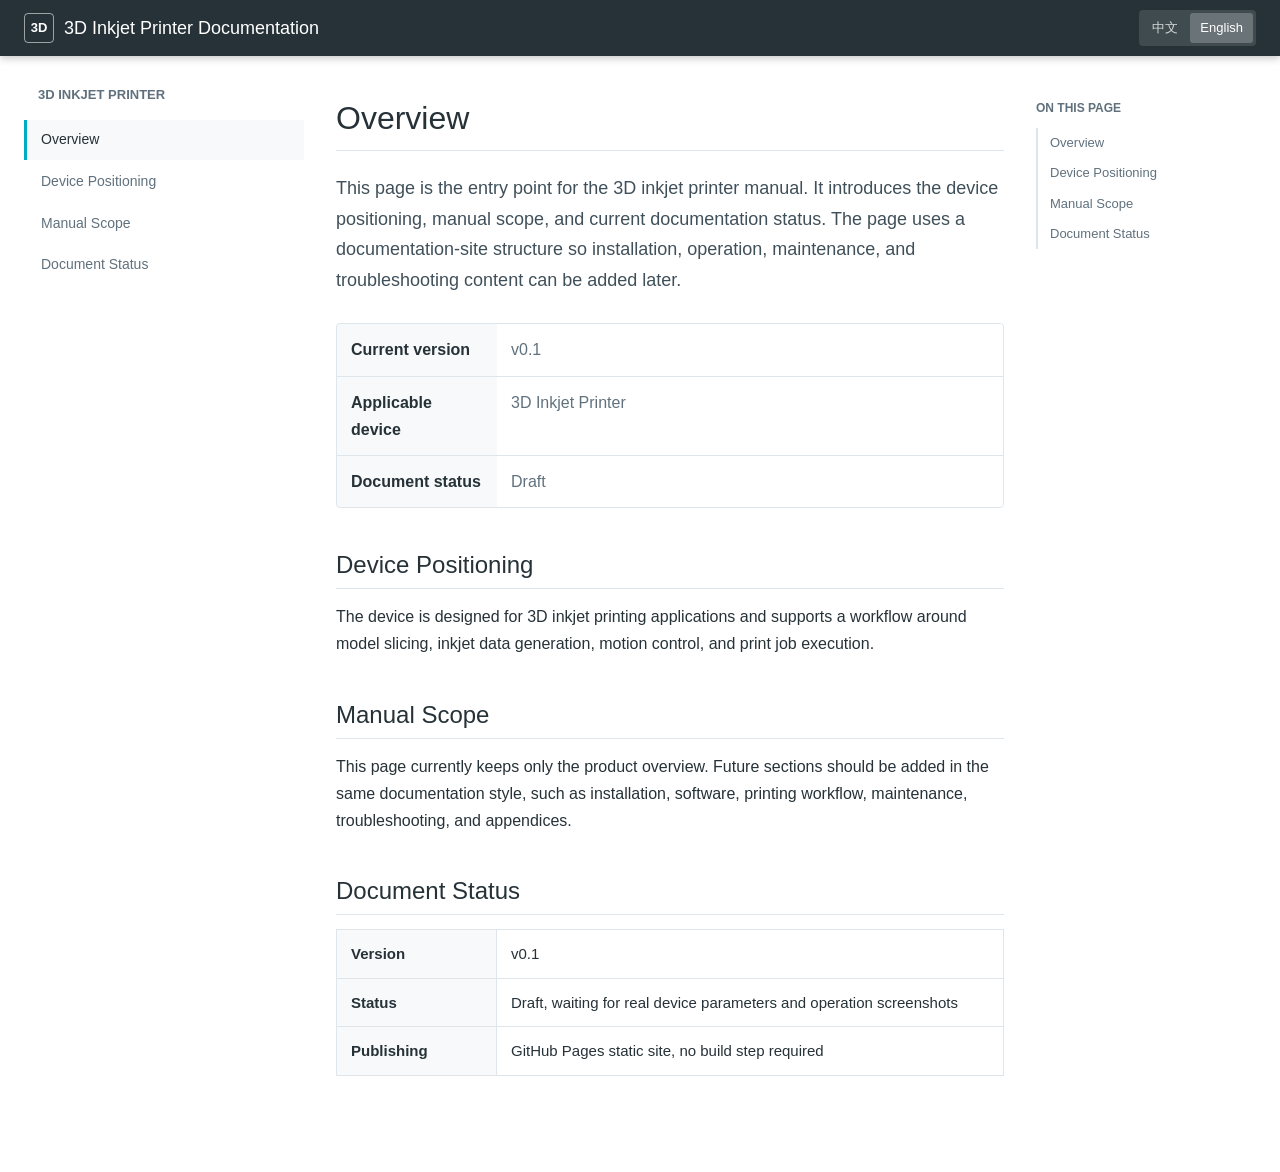
==== en/index.html @ 96c00309 "2" ====
<!doctype html>
<html lang="en">
  <head>
    <meta charset="utf-8">
    <meta name="viewport" content="width=device-width, initial-scale=1">
    <title>3D Inkjet Printer Documentation</title>
    <link rel="stylesheet" href="../styles.css">
  </head>
  <body>
    <header class="site-header">
      <button class="nav-toggle" type="button" aria-label="Open navigation" aria-expanded="false">
        <span></span>
        <span></span>
        <span></span>
      </button>
      <a class="site-title" href="#overview">
        <span class="site-mark">3D</span>
        <span>3D Inkjet Printer Documentation</span>
      </a>
      <nav class="language-switch" aria-label="Language">
        <a href="../">中文</a>
        <a class="active" href="./">English</a>
      </nav>
    </header>

    <div class="doc-shell">
      <aside class="doc-sidebar" aria-label="Documentation navigation">
        <div class="sidebar-title">3D Inkjet Printer</div>
        <nav class="doc-nav">
          <a class="active" href="#overview">Overview</a>
          <a href="#positioning">Device Positioning</a>
          <a href="#manual-scope">Manual Scope</a>
          <a href="#document-status">Document Status</a>
        </nav>
      </aside>

      <main class="doc-content">
        <article class="doc-article">
          <h1 id="overview">Overview</h1>
          <p class="lead">
            This page is the entry point for the 3D inkjet printer manual. It introduces the device positioning, manual scope, and current documentation status. The page uses a documentation-site structure so installation, operation, maintenance, and troubleshooting content can be added later.
          </p>

          <dl class="info-list">
            <div>
              <dt>Current version</dt>
              <dd>v0.1</dd>
            </div>
            <div>
              <dt>Applicable device</dt>
              <dd>3D Inkjet Printer</dd>
            </div>
            <div>
              <dt>Document status</dt>
              <dd>Draft</dd>
            </div>
          </dl>

          <h2 id="positioning">Device Positioning</h2>
          <p>
            The device is designed for 3D inkjet printing applications and supports a workflow around model slicing, inkjet data generation, motion control, and print job execution.
          </p>

          <h2 id="manual-scope">Manual Scope</h2>
          <p>
            This page currently keeps only the product overview. Future sections should be added in the same documentation style, such as installation, software, printing workflow, maintenance, troubleshooting, and appendices.
          </p>

          <h2 id="document-status">Document Status</h2>
          <table>
            <tbody>
              <tr>
                <th>Version</th>
                <td>v0.1</td>
              </tr>
              <tr>
                <th>Status</th>
                <td>Draft, waiting for real device parameters and operation screenshots</td>
              </tr>
              <tr>
                <th>Publishing</th>
                <td>GitHub Pages static site, no build step required</td>
              </tr>
            </tbody>
          </table>
        </article>
      </main>

      <aside class="page-toc" aria-label="Page table of contents">
        <div class="page-toc-title">On this page</div>
        <a href="#overview">Overview</a>
        <a href="#positioning">Device Positioning</a>
        <a href="#manual-scope">Manual Scope</a>
        <a href="#document-status">Document Status</a>
      </aside>
    </div>

    <script src="../script.js"></script>
  </body>
</html>
---- styles.css ----
:root {
  --header: #263238;
  --accent: #00acc1;
  --background: #ffffff;
  --surface: #f7f9fa;
  --text: #263238;
  --muted: #60717d;
  --border: #dfe6eb;
  --link: #0288a7;
}

* {
  box-sizing: border-box;
}

html {
  scroll-behavior: smooth;
}

body {
  margin: 0;
  background: var(--background);
  color: var(--text);
  font-family: -apple-system, BlinkMacSystemFont, "Segoe UI", "Microsoft YaHei", Arial, sans-serif;
  font-size: 16px;
  line-height: 1.7;
}

a {
  color: var(--link);
  text-decoration: none;
}

a:hover {
  color: var(--accent);
}

.site-header {
  position: sticky;
  top: 0;
  z-index: 30;
  display: flex;
  align-items: center;
  height: 56px;
  padding: 0 24px;
  background: var(--header);
  color: #fff;
  box-shadow: 0 2px 8px rgba(0, 0, 0, 0.24);
}

.site-title {
  display: inline-flex;
  align-items: center;
  gap: 10px;
  min-width: 0;
  color: #fff;
  font-size: 18px;
  font-weight: 500;
}

.site-title:hover {
  color: #fff;
}

.site-mark {
  display: inline-grid;
  width: 30px;
  height: 30px;
  place-items: center;
  border: 1px solid rgba(255, 255, 255, 0.55);
  border-radius: 4px;
  font-size: 13px;
  font-weight: 700;
}

.language-switch {
  display: flex;
  gap: 2px;
  margin-left: auto;
  padding: 3px;
  border-radius: 4px;
  background: rgba(255, 255, 255, 0.12);
}

.language-switch a {
  display: inline-flex;
  align-items: center;
  min-height: 30px;
  padding: 0 10px;
  border-radius: 3px;
  color: rgba(255, 255, 255, 0.78);
  font-size: 13px;
}

.language-switch a.active {
  background: rgba(255, 255, 255, 0.22);
  color: #fff;
}

.nav-toggle {
  display: none;
  width: 38px;
  height: 38px;
  margin-right: 8px;
  border: 0;
  border-radius: 4px;
  background: transparent;
  cursor: pointer;
}

.nav-toggle span {
  display: block;
  width: 20px;
  height: 2px;
  margin: 4px auto;
  background: #fff;
}

.doc-shell {
  display: grid;
  grid-template-columns: 280px minmax(0, 820px) 220px;
  gap: 32px;
  max-width: 1440px;
  margin: 0 auto;
  padding: 0 24px;
}

.doc-sidebar {
  position: sticky;
  top: 56px;
  height: calc(100vh - 56px);
  padding: 28px 0 32px;
  overflow: auto;
  background: var(--background);
}

.sidebar-title {
  margin-bottom: 14px;
  padding: 0 14px;
  color: var(--muted);
  font-size: 13px;
  font-weight: 700;
  text-transform: uppercase;
}

.doc-nav {
  display: grid;
  gap: 2px;
}

.doc-nav a {
  display: block;
  padding: 8px 14px;
  border-left: 3px solid transparent;
  color: var(--muted);
  font-size: 14px;
}

.doc-nav a:hover,
.doc-nav a.active {
  border-left-color: var(--accent);
  background: var(--surface);
  color: var(--text);
}

.doc-content {
  min-width: 0;
  padding: 42px 0 96px;
}

.doc-article {
  max-width: 820px;
}

.doc-article h1,
.doc-article h2 {
  scroll-margin-top: 80px;
  color: var(--text);
  font-weight: 400;
  line-height: 1.25;
}

.doc-article h1 {
  margin: 0 0 22px;
  padding-bottom: 12px;
  border-bottom: 1px solid var(--border);
  font-size: 32px;
}

.doc-article h2 {
  margin: 42px 0 14px;
  padding-bottom: 8px;
  border-bottom: 1px solid var(--border);
  font-size: 24px;
}

.doc-article p {
  margin: 0 0 18px;
}

.lead {
  color: #40505a;
  font-size: 18px;
}

.info-list {
  display: grid;
  grid-template-columns: 160px minmax(0, 1fr);
  margin: 28px 0 36px;
  overflow: hidden;
  border: 1px solid var(--border);
  border-radius: 4px;
  background: var(--surface);
}

.info-list div {
  display: contents;
}

.info-list dt,
.info-list dd {
  margin: 0;
  padding: 12px 14px;
  border-bottom: 1px solid var(--border);
}

.info-list div:last-child dt,
.info-list div:last-child dd {
  border-bottom: 0;
}

.info-list dt {
  font-weight: 700;
}

.info-list dd {
  color: var(--muted);
  background: #fff;
}

table {
  width: 100%;
  margin-top: 14px;
  border-collapse: collapse;
  border: 1px solid var(--border);
  font-size: 15px;
}

th,
td {
  padding: 11px 14px;
  border: 1px solid var(--border);
  text-align: left;
  vertical-align: top;
}

th {
  width: 160px;
  background: var(--surface);
}

.page-toc {
  position: sticky;
  top: 56px;
  height: calc(100vh - 56px);
  padding: 42px 0 32px;
  overflow: auto;
}

.page-toc-title {
  margin-bottom: 10px;
  color: var(--muted);
  font-size: 12px;
  font-weight: 700;
  text-transform: uppercase;
}

.page-toc a {
  display: block;
  padding: 4px 0 4px 12px;
  border-left: 2px solid var(--border);
  color: var(--muted);
  font-size: 13px;
}

.page-toc a:hover,
.page-toc a.active {
  border-left-color: var(--accent);
  color: var(--link);
}

@media (max-width: 1100px) {
  .doc-shell {
    grid-template-columns: 260px minmax(0, 1fr);
  }

  .page-toc {
    display: none;
  }
}

@media (max-width: 760px) {
  .site-header {
    padding: 0 12px;
  }

  .nav-toggle {
    display: block;
    flex: 0 0 auto;
  }

  .site-title {
    font-size: 15px;
  }

  .site-mark {
    display: none;
  }

  .doc-shell {
    display: block;
    padding: 0 18px;
  }

  .doc-sidebar {
    position: fixed;
    top: 56px;
    left: 0;
    z-index: 20;
    width: min(300px, 86vw);
    padding: 20px 0;
    border-right: 1px solid var(--border);
    box-shadow: 6px 0 18px rgba(0, 0, 0, 0.16);
    transform: translateX(-100%);
    transition: transform 0.18s ease;
  }

  .doc-sidebar.open {
    transform: translateX(0);
  }

  .doc-content {
    padding: 28px 0 72px;
  }

  .doc-article h1 {
    font-size: 28px;
  }

  .doc-article h2 {
    font-size: 22px;
  }

  .lead {
    font-size: 16px;
  }

  .info-list {
    grid-template-columns: 1fr;
  }

  .info-list dt {
    border-bottom: 0;
  }

  .info-list dd {
    border-bottom: 1px solid var(--border);
  }

  .info-list div:last-child dd {
    border-bottom: 0;
  }
}
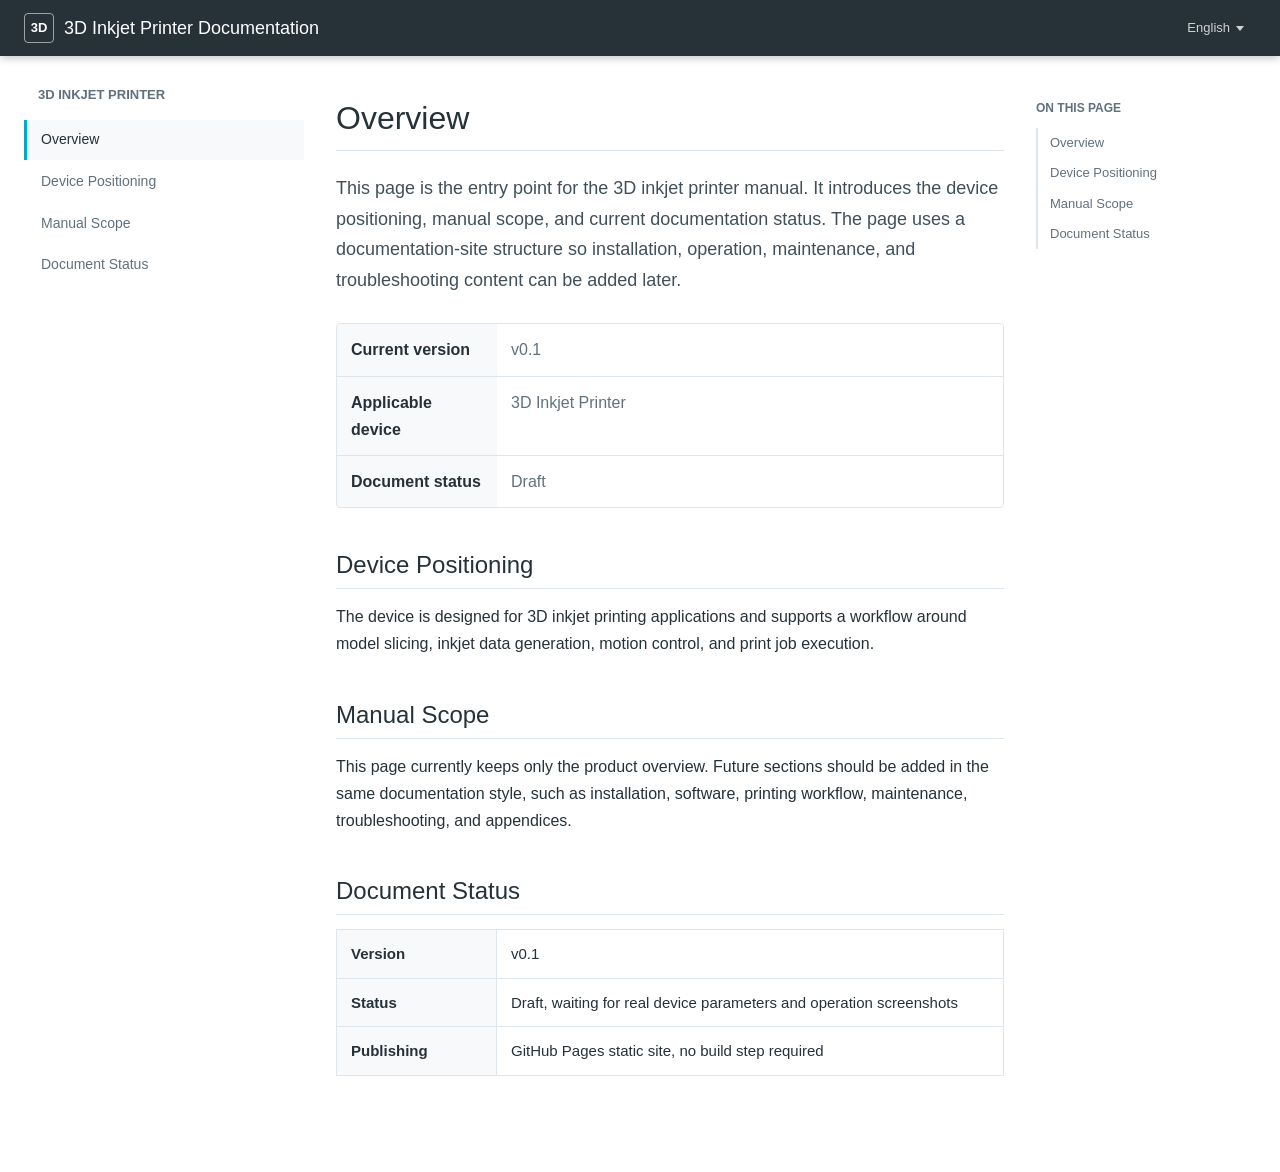
==== commit 5eadd339: "2" ====
--- a/en/index.html
+++ b/en/index.html
@@ -17,10 +17,13 @@
         <span class="site-mark">3D</span>
         <span>3D Inkjet Printer Documentation</span>
       </a>
-      <nav class="language-switch" aria-label="Language">
-        <a href="../">中文</a>
-        <a class="active" href="./">English</a>
-      </nav>
+      <details class="language-menu">
+        <summary aria-label="Language">English</summary>
+        <nav aria-label="Language">
+          <a href="../index.html">中文</a>
+          <a class="active" href="index.html">English</a>
+        </nav>
+      </details>
     </header>
 
     <div class="doc-shell">
--- a/styles.css
+++ b/styles.css
@@ -73,28 +73,85 @@
   font-weight: 700;
 }
 
-.language-switch {
+.language-menu {
+  position: relative;
+  margin-left: auto;
+}
+
+.language-menu summary {
   display: flex;
-  gap: 2px;
-  margin-left: auto;
-  padding: 3px;
+  align-items: center;
+  gap: 6px;
+  min-height: 36px;
+  padding: 0 12px;
   border-radius: 4px;
-  background: rgba(255, 255, 255, 0.12);
-}
-
-.language-switch a {
-  display: inline-flex;
-  align-items: center;
-  min-height: 30px;
-  padding: 0 10px;
-  border-radius: 3px;
   color: rgba(255, 255, 255, 0.78);
+  cursor: pointer;
   font-size: 13px;
-}
-
-.language-switch a.active {
+  list-style: none;
+}
+
+.language-menu summary::-webkit-details-marker {
+  display: none;
+}
+
+.language-menu summary::after {
+  width: 0;
+  height: 0;
+  border-top: 5px solid currentColor;
+  border-right: 4px solid transparent;
+  border-left: 4px solid transparent;
+  content: "";
+}
+
+.language-menu[open] summary,
+.language-menu summary:hover {
   background: rgba(255, 255, 255, 0.22);
   color: #fff;
+}
+
+.language-menu nav {
+  position: absolute;
+  top: calc(100% + 8px);
+  right: 0;
+  display: grid;
+  min-width: 156px;
+  padding: 6px 0;
+  border-radius: 4px;
+  background: #fff;
+  box-shadow: 0 6px 18px rgba(0, 0, 0, 0.22);
+}
+
+.language-menu nav::before {
+  position: absolute;
+  top: -6px;
+  right: 18px;
+  width: 12px;
+  height: 12px;
+  background: #fff;
+  content: "";
+  transform: rotate(45deg);
+}
+
+.language-menu a {
+  position: relative;
+  display: block;
+  padding: 8px 14px;
+  color: var(--text);
+  font-size: 14px;
+  white-space: nowrap;
+}
+
+.language-menu a:hover,
+.language-menu a.active {
+  background: var(--surface);
+  color: var(--link);
+}
+
+.language-menu a.active::before {
+  margin-right: 8px;
+  color: var(--accent);
+  content: "✓";
 }
 
 .nav-toggle {
